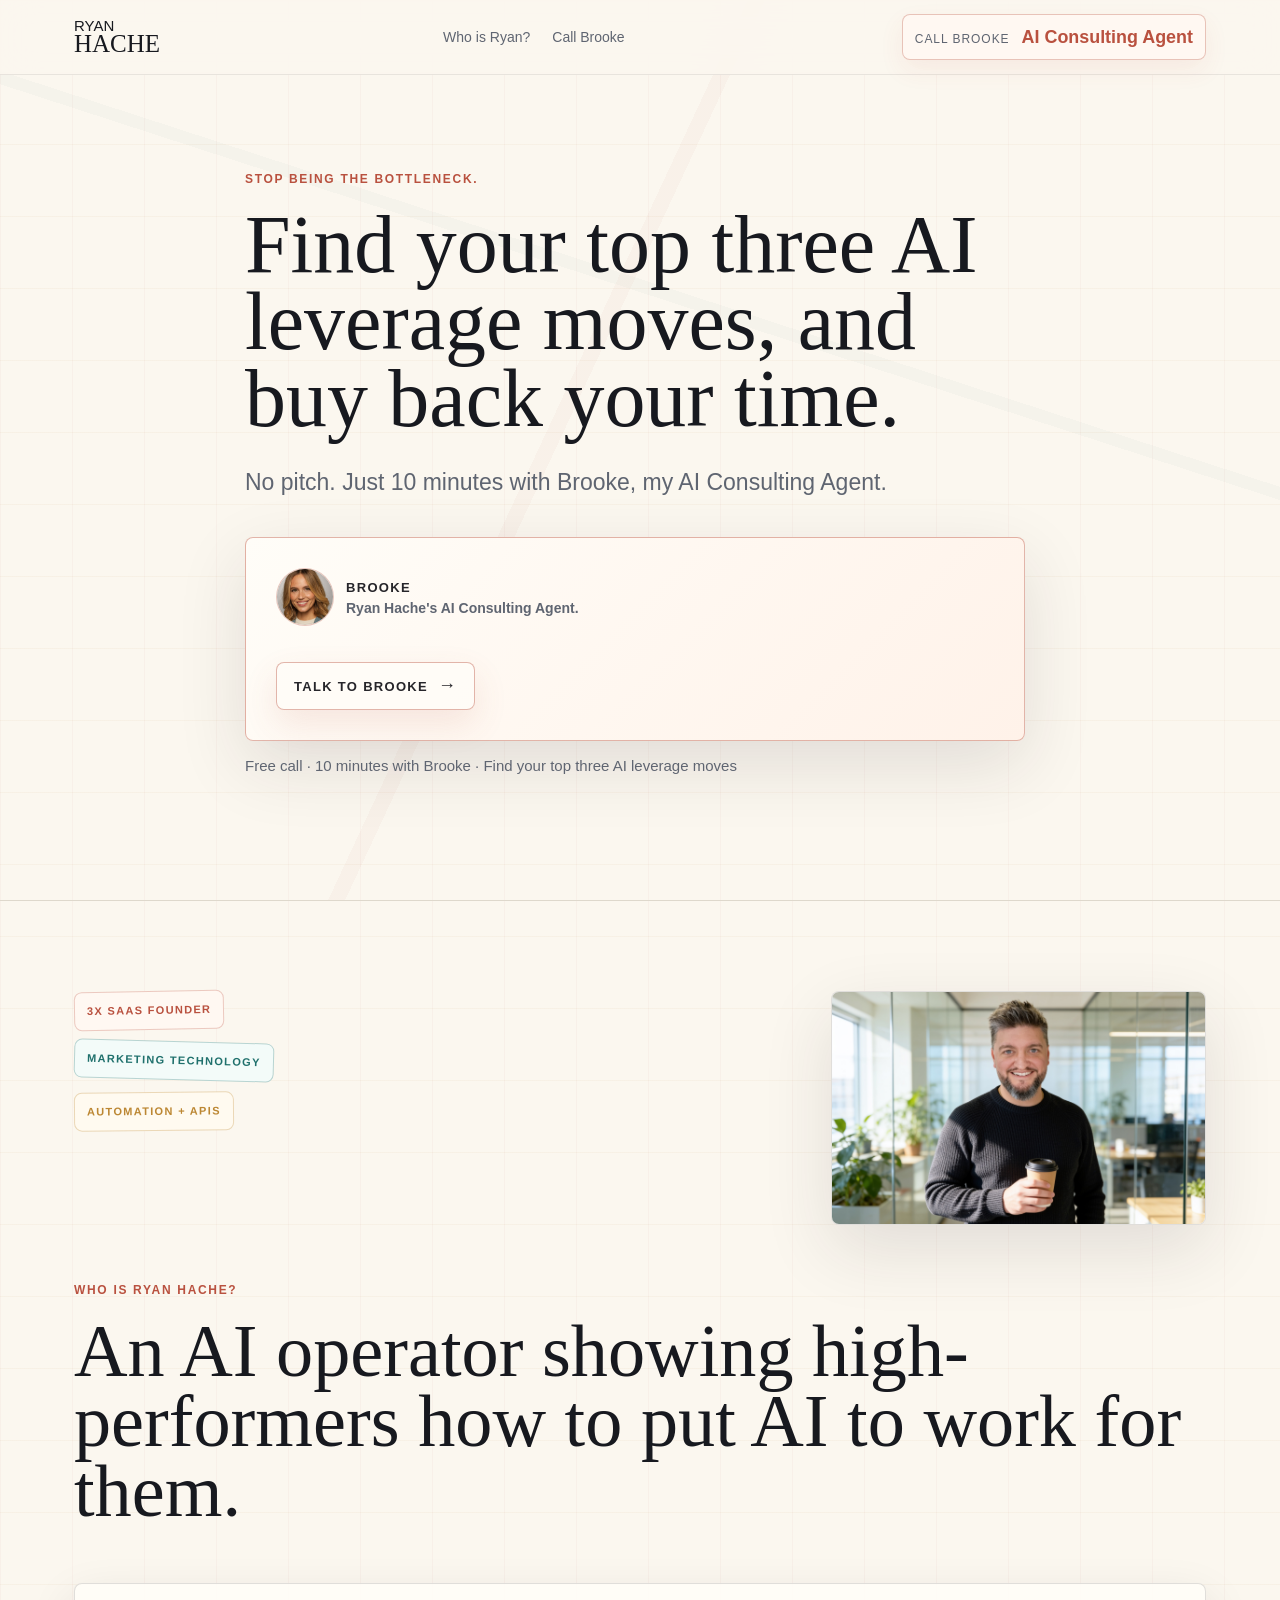
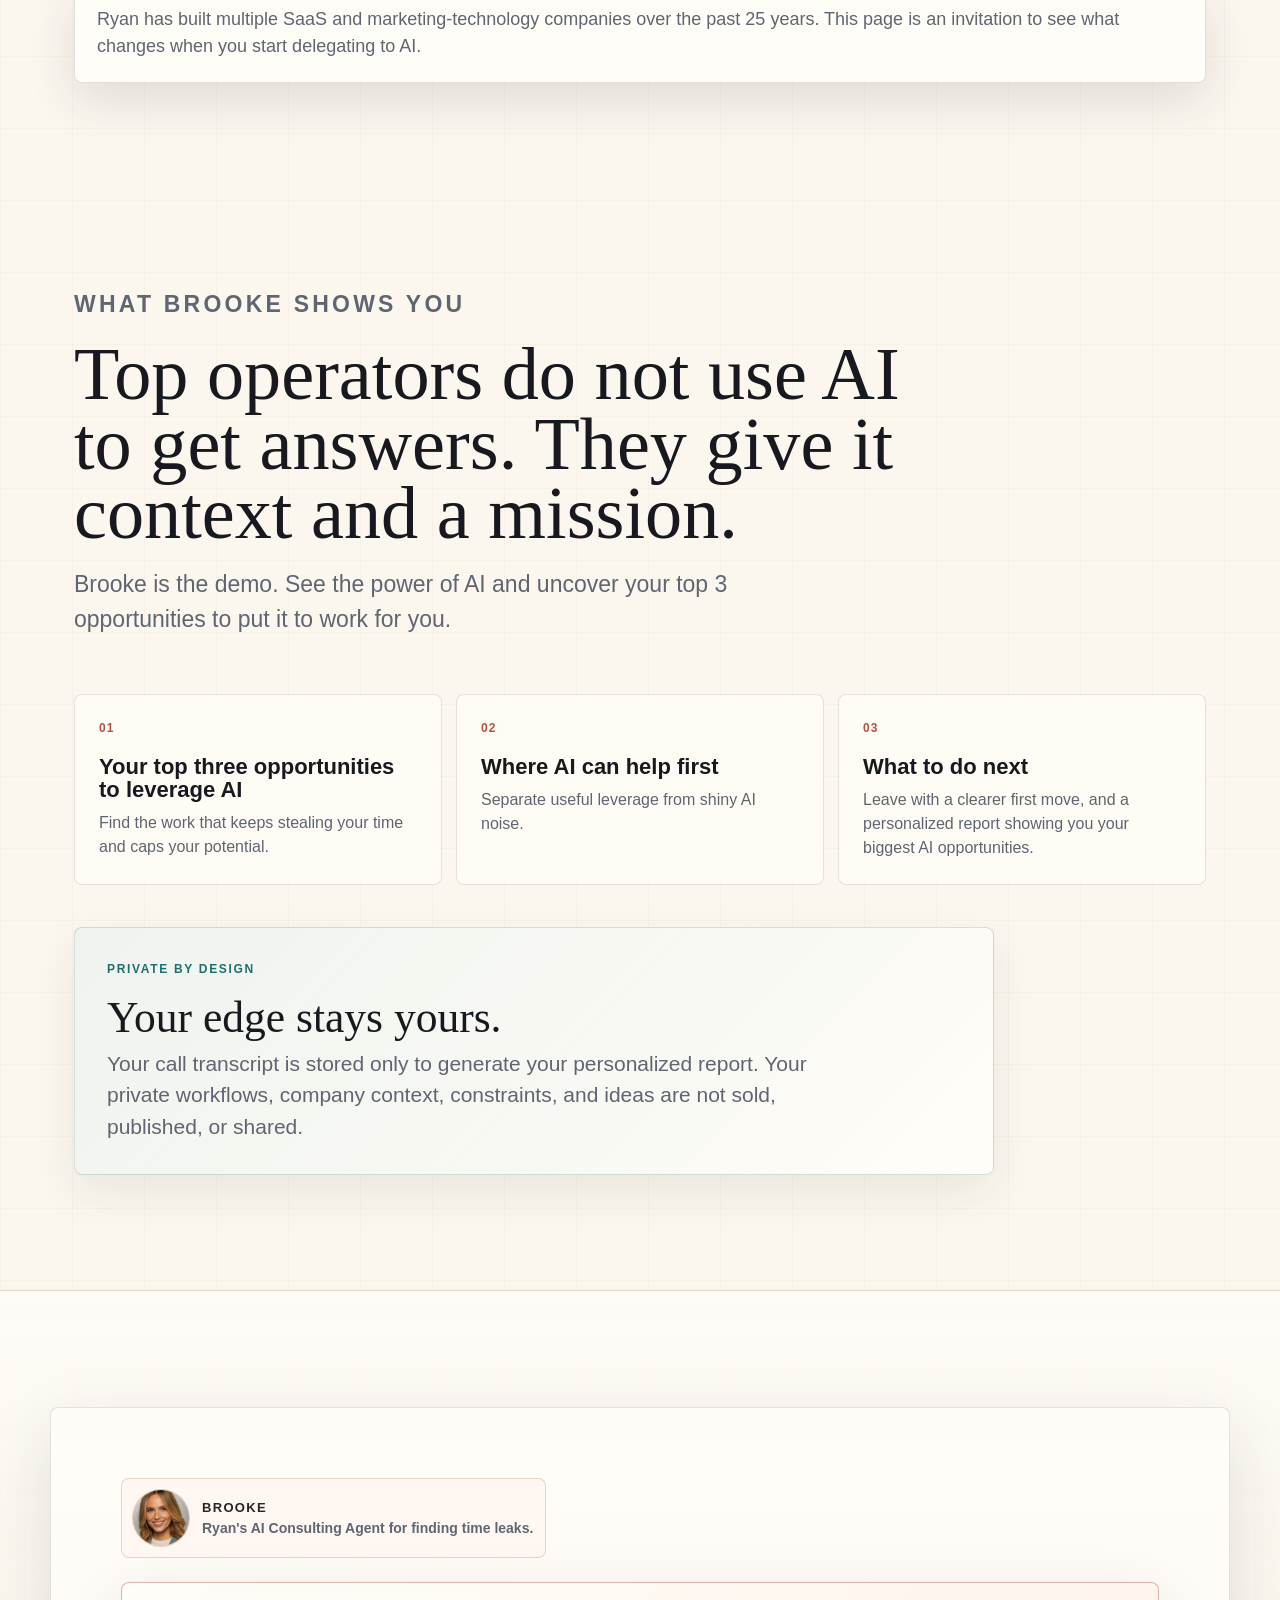
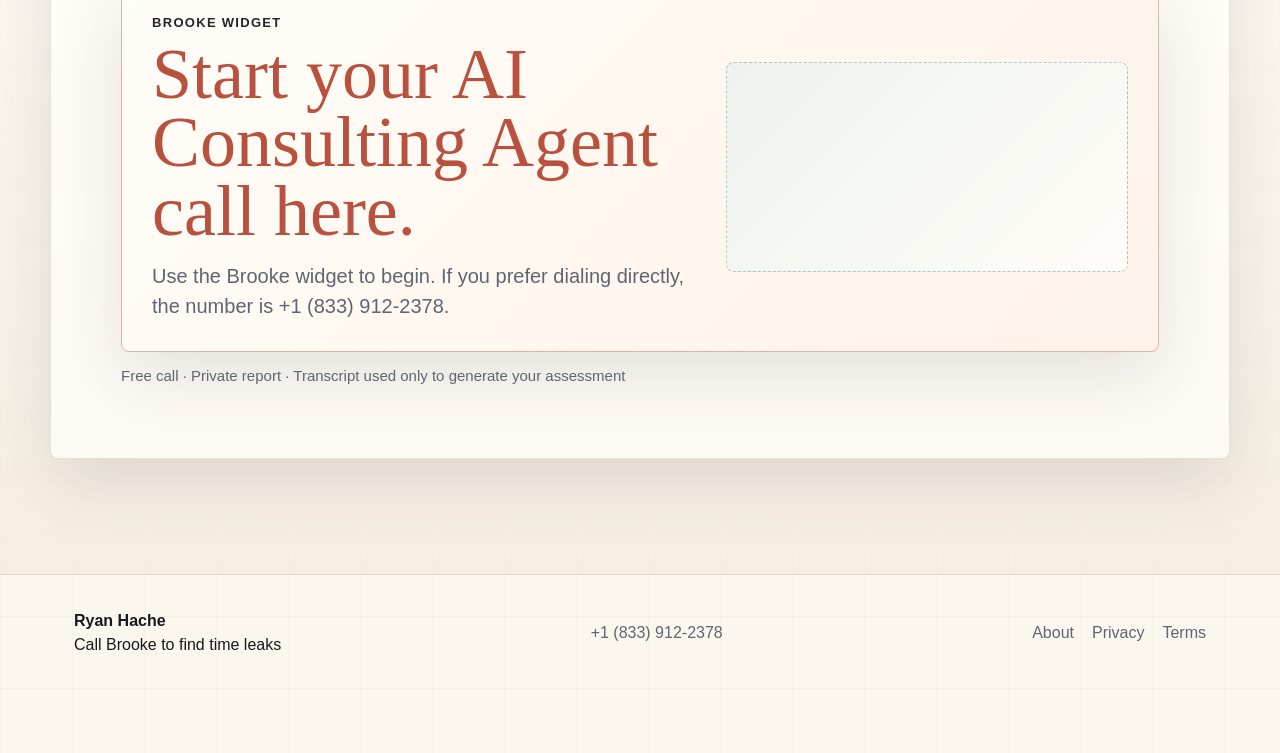
==== index.html @ ce568605 "Publish Ryan Hache site" ====
<!doctype html>
<html lang="en">
  <head>
    <meta charset="utf-8" />
    <meta name="viewport" content="width=device-width, initial-scale=1" />
    <title>Ryan Hache | Call Brooke to Find Time Leaks</title>
    <meta
      name="description"
      content="Call Brooke, Ryan Hache's AI agent, to find your top three time leaks and learn how top operators use AI with context, memory, tools, and practical jobs."
    />
    <link rel="canonical" href="https://ryanhache.com/" />
    <link rel="icon" href="favicon.svg" type="image/svg+xml" />
    <link rel="stylesheet" href="styles.css" />
  </head>
  <body>
    <a class="skip-link" href="#main">Skip to content</a>

    <header class="site-header" aria-label="Primary navigation">
      <nav class="nav-shell">
        <a class="brand-mark" href="#top" aria-label="Ryan Hache home">
          <span>Ryan</span>
          <strong>Hache</strong>
        </a>
        <div class="nav-links" aria-label="Homepage sections">
          <a href="#about">Who is Ryan?</a>
          <a href="#call">Call Brooke</a>
        </div>
        <a class="nav-call" href="#call" aria-label="Jump to the Call Brooke widget">
          <span>Call Brooke</span>
          <strong>AI Consulting Agent</strong>
        </a>
      </nav>
    </header>

    <main id="main">
      <section class="hero section-pad" id="top">
        <div class="hero-grid">
          <div class="hero-copy reveal">
            <p class="eyebrow">Stop being the bottleneck.</p>
            <h1>Find your top three AI leverage moves, and buy back your time.</h1>
            <p class="hero-lede">
              No pitch. Just 10 minutes with Brooke, my AI Consulting Agent.
            </p>
            <div class="hero-cta">
              <a class="call-panel" href="#call" aria-label="Jump to the Call Brooke widget">
                <div class="call-agent">
                  <img
                    src="assets/brand-graphics/brooke-ai-consultant.jpg"
                    alt="Brooke, Ryan Hache's AI Consulting Agent."
                    width="675"
                    height="900"
                  />
                  <span>
                    <em>Brooke</em>
                    <b>Ryan Hache's AI Consulting Agent.</b>
                  </span>
                </div>
                <span class="panel-button">Talk to Brooke</span>
              </a>
              <p>Free call · 10 minutes with Brooke · Find your top three AI leverage moves</p>
            </div>
          </div>

        </div>
      </section>

      <section class="editorial-manifesto section-pad" id="about" aria-label="About Ryan Hache">
        <div class="manifesto-grid">
          <div class="manifesto-kicker reveal">
            <span>3x SaaS founder</span>
            <span>Marketing technology</span>
            <span>Automation + APIs</span>
          </div>
          <figure class="ryan-photo-slot reveal">
            <img
              src="assets/brand-graphics/ryan-hache-personal-brand-office.jpg"
              alt="Ryan Hache in a modern office holding a coffee."
              width="1600"
              height="1066"
              loading="lazy"
            />
          </figure>
          <div class="manifesto-copy reveal">
            <p class="eyebrow">Who is Ryan Hache?</p>
            <h2>An AI operator showing high-performers how to put AI to work for them.</h2>
          </div>
          <div class="manifesto-card reveal">
            <p>
              Ryan has built multiple SaaS and marketing-technology companies over the past 25 years. This page is an
              invitation to see what changes when you start delegating to AI.
            </p>
          </div>
        </div>
      </section>

      <section class="section-pad os-section" id="agentic-os">
        <div class="section-heading reveal">
          <p class="eyebrow">What Brooke shows you</p>
          <h2>Top operators do not use AI to get answers. They give it context and a mission.</h2>
          <p>
            Brooke is the demo. See the power of AI and uncover your top 3 opportunities to put it to work
            for you.
          </p>
        </div>
        <div class="capability-grid">
          <article class="capability reveal"><span>01</span><h3>Your top three opportunities to leverage AI</h3><p>Find the work that keeps stealing your time and caps your potential.</p></article>
          <article class="capability reveal"><span>02</span><h3>Where AI can help first</h3><p>Separate useful leverage from shiny AI noise.</p></article>
          <article class="capability reveal"><span>03</span><h3>What to do next</h3><p>Leave with a clearer first move, and a personalized report showing you your biggest AI opportunities.</p></article>
        </div>
        <div class="trust-panel reveal" aria-label="Privacy and trust for the Brooke assessment">
          <p class="eyebrow">Private by design</p>
          <h3>Your edge stays yours.</h3>
          <p>
            Your call transcript is stored only to generate your personalized report. Your private workflows, company
            context, constraints, and ideas are not sold, published, or shared.
          </p>
        </div>
      </section>

      <section class="final-cta section-pad" id="call">
        <div class="final-inner reveal">
          <div class="brooke-intro">
            <img
              src="assets/brand-graphics/brooke-ai-consultant.jpg"
              alt="Brooke, Ryan Hache's AI Consulting Agent."
              width="675"
              height="900"
              loading="lazy"
            />
            <div>
              <span>Brooke</span>
              <strong>Ryan's AI Consulting Agent for finding time leaks.</strong>
            </div>
          </div>
          <div class="widget-cta-box" id="brooke-widget" aria-label="Call Brooke widget area">
            <div class="widget-cta-copy">
              <span>Brooke widget</span>
              <strong>Start your AI Consulting Agent call here.</strong>
              <p>Use the Brooke widget to begin. If you prefer dialing directly, the number is +1 (833) 912-2378.</p>
            </div>
            <div class="widget-embed" aria-label="Embedded Call Brooke widget">
              <script
                src="https://widgets.leadconnectorhq.com/loader.js"
                data-resources-url="https://widgets.leadconnectorhq.com/chat-widget/loader.js"
                data-widget-id="6a34ab4b81870ee2fd721443"
              ></script>
            </div>
          </div>
          <small>Free call · Private report · Transcript used only to generate your assessment</small>
        </div>
      </section>
    </main>

    <footer class="site-footer">
      <div>
        <strong>Ryan Hache</strong>
        <span>Call Brooke to find time leaks</span>
      </div>
      <a href="tel:+18339122378">+1 (833) 912-2378</a>
      <nav aria-label="Footer links">
        <a href="#about">About</a>
        <a href="/privacy">Privacy</a>
        <a href="/terms">Terms</a>
      </nav>
    </footer>

    <script src="script.js"></script>
  </body>
</html>
---- styles.css ----
:root {
  color-scheme: light;
  --ink: #17191f;
  --muted: #5f6571;
  --line: #ded8cc;
  --paper: #fbf7ef;
  --paper-2: #f4eadc;
  --panel: #fffdf8;
  --accent: #b9513f;
  --accent-2: #1f706c;
  --gold: #bc8733;
  --charcoal: #26252a;
  --shadow: 0 24px 70px rgba(38, 37, 42, 0.12);
  --radius: 8px;
  --max: 1180px;
  --sans: "Avenir Next", Avenir, "Helvetica Neue", Arial, sans-serif;
  --serif: Georgia, "Times New Roman", serif;
}

* {
  box-sizing: border-box;
}

html {
  scroll-behavior: smooth;
}

body {
  margin: 0;
  background:
    linear-gradient(90deg, rgba(185, 81, 63, 0.04) 1px, transparent 1px),
    linear-gradient(180deg, rgba(188, 135, 51, 0.05) 1px, transparent 1px),
    var(--paper);
  background-size: 72px 72px, 72px 72px, auto;
  color: var(--ink);
  font-family: var(--sans);
  line-height: 1.5;
  text-rendering: optimizeLegibility;
}

body::before {
  content: "";
  position: fixed;
  inset: 0;
  z-index: -1;
  pointer-events: none;
  opacity: 0.42;
  background:
    linear-gradient(115deg, transparent 0 44%, rgba(185, 81, 63, 0.08) 44% 45%, transparent 45% 100%),
    linear-gradient(18deg, transparent 0 62%, rgba(31, 112, 108, 0.06) 62% 63%, transparent 63% 100%);
}

a {
  color: inherit;
  text-decoration: none;
}

a:focus-visible,
button:focus-visible {
  outline: 3px solid rgba(31, 112, 108, 0.45);
  outline-offset: 4px;
}

.skip-link {
  position: fixed;
  left: 16px;
  top: 12px;
  z-index: 20;
  transform: translateY(-150%);
  background: var(--ink);
  color: #fff;
  padding: 10px 14px;
  border-radius: var(--radius);
}

.skip-link:focus {
  transform: translateY(0);
}

.site-header {
  position: sticky;
  top: 0;
  z-index: 10;
  border-bottom: 1px solid rgba(38, 37, 42, 0.09);
  background: rgba(251, 247, 239, 0.9);
  backdrop-filter: blur(18px);
}

.nav-shell {
  max-width: var(--max);
  margin: 0 auto;
  min-height: 74px;
  padding: 12px 24px;
  display: flex;
  align-items: center;
  justify-content: space-between;
  gap: 22px;
}

.brand-mark {
  display: inline-grid;
  line-height: 0.92;
  text-transform: uppercase;
  letter-spacing: 0;
  font-size: 15px;
  min-width: 92px;
}

.brand-mark strong {
  font-family: var(--serif);
  font-size: 25px;
  font-weight: 500;
}

.nav-links {
  display: flex;
  gap: 22px;
  color: var(--muted);
  font-size: 14px;
}

.nav-links a,
.site-footer a {
  transition: color 160ms ease;
}

.nav-links a:hover,
.site-footer a:hover {
  color: var(--accent);
}

.nav-call {
  display: flex;
  align-items: baseline;
  gap: 12px;
  border: 1px solid rgba(185, 81, 63, 0.32);
  background: #fff8f2;
  padding: 9px 12px;
  border-radius: var(--radius);
  color: var(--accent);
  box-shadow: 0 10px 24px rgba(185, 81, 63, 0.08);
}

.nav-call span {
  font-size: 12px;
  text-transform: uppercase;
  letter-spacing: 0.08em;
  color: var(--muted);
}

.nav-call strong {
  font-size: clamp(15px, 1.4vw, 20px);
}

.section-pad {
  padding: clamp(72px, 9vw, 126px) 24px;
}

.hero {
  padding-top: clamp(48px, 7vw, 88px);
  min-height: calc(100vh - 74px);
  display: flex;
  align-items: center;
  border-bottom: 1px solid var(--line);
}

.hero-grid {
  max-width: var(--max);
  margin: 0 auto;
  display: grid;
  grid-template-columns: 1fr;
  gap: clamp(28px, 5vw, 58px);
  align-items: center;
}

.service-hero {
  align-items: center;
}

.service-hero-grid {
  grid-template-columns: minmax(0, 0.95fr) minmax(320px, 0.62fr);
}

.service-hero h1 {
  max-width: 760px;
}

.service-hero .hero-lede {
  max-width: 690px;
}

.service-hero-photo {
  position: relative;
  justify-self: end;
  width: min(100%, 430px);
  aspect-ratio: 4 / 5;
  margin: 0;
  overflow: hidden;
  border: 1px solid rgba(38, 37, 42, 0.14);
  border-radius: var(--radius);
  background: var(--panel);
  box-shadow: var(--shadow);
  transform: rotate(1.4deg);
}

.service-hero-photo img {
  display: block;
  width: 100%;
  height: 100%;
  object-fit: cover;
  object-position: 51% center;
}

.service-hero-photo figcaption {
  position: absolute;
  left: 18px;
  right: 18px;
  bottom: 18px;
  padding: 16px;
  border: 1px solid rgba(185, 81, 63, 0.22);
  border-radius: var(--radius);
  background: rgba(255, 253, 248, 0.88);
  backdrop-filter: blur(16px);
  box-shadow: 0 16px 42px rgba(38, 37, 42, 0.12);
}

.service-hero-photo figcaption span {
  display: block;
  margin-bottom: 7px;
  color: var(--accent);
  font-size: 11px;
  font-weight: 900;
  letter-spacing: 0.1em;
  text-transform: uppercase;
}

.service-hero-photo figcaption strong {
  display: block;
  color: var(--ink);
  font-family: var(--serif);
  font-size: 22px;
  font-weight: 500;
  line-height: 1.06;
}

.service-section {
  max-width: var(--max);
  margin: 0 auto;
}

.service-signal-grid {
  display: grid;
  grid-template-columns: 1.08fr 0.92fr 1fr;
  gap: 14px;
}

.lead-hero {
  min-height: auto;
  padding-top: clamp(54px, 7vw, 92px);
}

.lead-hero-grid {
  width: 100%;
  max-width: var(--max);
  margin: 0 auto;
  display: grid;
  grid-template-columns: minmax(0, 0.98fr) minmax(320px, 0.7fr);
  gap: clamp(34px, 6vw, 76px);
  align-items: center;
}

.lead-hero h1 {
  max-width: 780px;
}

.lead-without {
  max-width: 700px;
  margin: -10px 0 0;
  color: var(--charcoal);
  font-size: clamp(17px, 1.7vw, 21px);
  font-weight: 700;
}

.lead-magnet-card {
  position: relative;
  margin: 0;
  padding: clamp(24px, 3vw, 34px);
  border: 1px solid rgba(38, 37, 42, 0.14);
  border-radius: var(--radius);
  background:
    linear-gradient(135deg, rgba(255, 253, 248, 0.96), rgba(255, 242, 233, 0.9)),
    var(--panel);
  box-shadow: var(--shadow);
  transform: rotate(1deg);
}

.lead-magnet-card::before {
  content: "";
  position: absolute;
  top: 22px;
  right: 22px;
  width: 64px;
  height: 64px;
  border: 1px solid rgba(31, 112, 108, 0.22);
  border-radius: 50%;
  background:
    radial-gradient(circle at center, rgba(31, 112, 108, 0.2) 0 3px, transparent 4px),
    repeating-radial-gradient(circle at center, rgba(31, 112, 108, 0.16) 0 1px, transparent 2px 8px);
  opacity: 0.8;
}

.lead-card-topline {
  margin-bottom: 18px;
  color: var(--accent);
  font-size: 12px;
  font-weight: 900;
  letter-spacing: 0.1em;
  text-transform: uppercase;
}

.lead-magnet-card h2 {
  max-width: 360px;
  font-size: clamp(38px, 4.6vw, 60px);
}

.lead-magnet-card p {
  max-width: 470px;
  color: var(--muted);
  font-size: 17px;
}

.lead-magnet-card dl {
  display: grid;
  gap: 13px;
  margin: 26px 0 0;
}

.lead-magnet-card dl div {
  padding-top: 13px;
  border-top: 1px solid rgba(38, 37, 42, 0.1);
}

.lead-magnet-card dt {
  color: var(--ink);
  font-size: 13px;
  font-weight: 900;
  text-transform: uppercase;
}

.lead-magnet-card dd {
  margin: 5px 0 0;
  color: var(--muted);
}

.lead-section,
.lead-proof-section {
  max-width: var(--max);
  margin: 0 auto;
}

.lead-benefit-grid {
  display: grid;
  grid-template-columns: repeat(4, 1fr);
  gap: 14px;
}

.lead-split {
  display: grid;
  grid-template-columns: minmax(260px, 0.56fr) minmax(0, 1fr);
  gap: clamp(28px, 5vw, 70px);
  align-items: center;
}

.lead-photo {
  width: min(100%, 460px);
  aspect-ratio: 4 / 5;
  margin: 0;
  overflow: hidden;
  border: 1px solid rgba(38, 37, 42, 0.14);
  border-radius: var(--radius);
  background: var(--panel);
  box-shadow: var(--shadow);
  transform: rotate(-1.6deg);
}

.lead-photo img {
  display: block;
  width: 100%;
  height: 100%;
  object-fit: cover;
  object-position: 51% center;
}

.lead-proof-copy p:not(.eyebrow) {
  max-width: 690px;
  color: var(--muted);
  font-size: clamp(18px, 2vw, 22px);
}

.lead-steps {
  display: grid;
  grid-template-columns: repeat(3, 1fr);
  gap: 14px;
  margin-top: clamp(24px, 4vw, 42px);
}

.report-page {
  background-color: var(--paper);
}

.executive-report {
  background:
    linear-gradient(90deg, rgba(38, 37, 42, 0.035) 1px, transparent 1px),
    linear-gradient(180deg, rgba(38, 37, 42, 0.035) 1px, transparent 1px),
    var(--paper);
  background-size: 72px 72px, 72px 72px, auto;
}

.executive-report .site-header {
  background: rgba(251, 247, 239, 0.95);
}

.report-cover {
  min-height: calc(100vh - 74px);
  display: flex;
  align-items: center;
  border-bottom: 1px solid var(--line);
}

.executive-report .report-cover {
  min-height: auto;
  padding-top: clamp(76px, 9vw, 126px);
  padding-bottom: clamp(64px, 8vw, 104px);
}

.report-cover-grid {
  width: 100%;
  max-width: var(--max);
  margin: 0 auto;
  display: grid;
  grid-template-columns: minmax(0, 1fr) minmax(320px, 0.58fr);
  gap: clamp(34px, 6vw, 78px);
  align-items: end;
}

.executive-report .report-cover-grid {
  align-items: stretch;
}

.report-cover h1 {
  max-width: 780px;
  margin-bottom: 12px;
  font-size: clamp(58px, 8vw, 112px);
}

.executive-report .report-cover h1 {
  max-width: 900px;
  font-size: clamp(46px, 6.1vw, 82px);
  line-height: 0.96;
}

.report-subtitle {
  max-width: 720px;
  color: var(--muted);
  font-size: clamp(21px, 2.2vw, 28px);
}

.report-kicker-row {
  display: flex;
  flex-wrap: wrap;
  gap: 8px;
  margin: 0 0 22px;
}

.report-kicker-row span {
  border: 1px solid rgba(38, 37, 42, 0.16);
  border-radius: 999px;
  padding: 7px 10px;
  background: rgba(255, 253, 248, 0.76);
  color: var(--muted);
  font-size: 11px;
  font-weight: 900;
  letter-spacing: 0.08em;
  text-transform: uppercase;
}

.report-meta-grid {
  display: grid;
  grid-template-columns: repeat(2, minmax(0, 1fr));
  gap: 12px;
  margin-top: clamp(28px, 4vw, 44px);
}

.report-meta-grid div,
.report-scorecard,
.report-leak,
.opportunity-report-card,
.agent-role {
  border: 1px solid rgba(38, 37, 42, 0.12);
  border-radius: var(--radius);
  background: rgba(255, 253, 248, 0.86);
  box-shadow: 0 18px 52px rgba(38, 37, 42, 0.08);
}

.report-meta-grid div {
  min-height: 118px;
  padding: 18px;
}

.report-meta-grid span,
.report-scorecard span,
.agent-role span,
.report-leak span {
  display: block;
  margin-bottom: 10px;
  color: var(--accent);
  font-size: 11px;
  font-weight: 900;
  letter-spacing: 0.11em;
  text-transform: uppercase;
}

.report-meta-grid strong {
  display: block;
  color: var(--ink);
  font-size: clamp(18px, 1.8vw, 23px);
  line-height: 1.12;
}

.report-scorecard {
  padding: clamp(24px, 3vw, 34px);
  background:
    linear-gradient(135deg, rgba(255, 253, 248, 0.94), rgba(255, 242, 233, 0.86)),
    var(--panel);
  transform: rotate(1deg);
}

.report-scorecard h2 {
  font-size: clamp(34px, 4vw, 54px);
}

.executive-report .report-scorecard {
  transform: none;
}

.executive-report .report-scorecard h2 {
  font-size: clamp(30px, 3.2vw, 46px);
}

.report-scorecard p {
  color: var(--muted);
}

.score-row {
  display: flex;
  justify-content: space-between;
  gap: 18px;
  padding: 13px 0;
  border-top: 1px solid rgba(38, 37, 42, 0.1);
}

.score-row b {
  color: var(--ink);
}

.score-row i {
  color: var(--accent-2);
  font-style: normal;
  font-weight: 900;
}

.report-identity-card {
  display: grid;
  grid-template-columns: 86px minmax(0, 1fr);
  gap: 14px;
  align-items: center;
  margin: 24px 0 0;
  padding: 14px;
  border: 1px solid rgba(38, 37, 42, 0.12);
  border-radius: var(--radius);
  background: rgba(251, 247, 239, 0.64);
}

.report-identity-card img {
  display: block;
  width: 86px;
  height: 112px;
  object-fit: cover;
  object-position: 52% 36%;
  border-radius: 6px;
  border: 1px solid rgba(38, 37, 42, 0.12);
  filter: saturate(0.92) contrast(1.03);
}

.report-identity-card figcaption {
  display: grid;
  gap: 5px;
  margin: 0;
}

.report-identity-card strong {
  color: var(--ink);
  font-size: 14px;
}

.report-identity-card span {
  margin: 0;
  color: var(--muted);
  font-size: 12px;
  font-weight: 500;
  letter-spacing: 0;
  line-height: 1.4;
  text-transform: none;
}

.report-identity-card a,
.market-stat a,
.report-sources a {
  color: var(--accent-2);
  font-weight: 900;
  text-decoration: underline;
  text-decoration-thickness: 1px;
  text-underline-offset: 3px;
}

.report-section-block {
  max-width: var(--max);
  margin: 0 auto;
}

.report-narrative {
  max-width: 880px;
}

.report-narrative p:not(.eyebrow) {
  color: var(--muted);
  font-size: clamp(18px, 2vw, 22px);
}

.report-leak-grid {
  display: grid;
  grid-template-columns: repeat(3, 1fr);
  gap: 14px;
  margin-top: clamp(28px, 4vw, 44px);
}

.report-leak {
  padding: 24px;
}

.report-leak p,
.agent-role p {
  margin-bottom: 0;
  color: var(--muted);
}

.market-stat-grid {
  display: grid;
  grid-template-columns: repeat(3, minmax(0, 1fr));
  gap: 14px;
  margin-top: clamp(28px, 4vw, 44px);
}

.market-stat,
.implementation-step {
  border: 1px solid rgba(38, 37, 42, 0.12);
  border-radius: var(--radius);
  background: rgba(255, 253, 248, 0.9);
  box-shadow: 0 18px 52px rgba(38, 37, 42, 0.08);
}

.market-stat {
  position: relative;
  min-height: 330px;
  padding: 24px;
  border-top: 4px solid var(--ink);
}

.market-stat:nth-child(2) {
  border-top-color: var(--accent);
}

.market-stat:nth-child(3) {
  border-top-color: var(--accent-2);
}

.market-stat span,
.implementation-step span {
  display: block;
  margin-bottom: 12px;
  color: var(--muted);
  font-size: 11px;
  font-weight: 900;
  letter-spacing: 0.11em;
  text-transform: uppercase;
}

.market-stat strong {
  display: block;
  margin-bottom: 14px;
  color: var(--ink);
  font-family: var(--serif);
  font-size: clamp(58px, 7vw, 88px);
  font-weight: 500;
  line-height: 0.9;
}

.market-stat p,
.implementation-step p,
.report-source-note {
  color: var(--muted);
}

.market-stat a {
  display: inline-flex;
  margin-top: 10px;
  font-size: 13px;
}

.report-source-note {
  margin-top: 14px;
  padding: 18px 20px;
  border-left: 4px solid var(--accent);
  border-radius: var(--radius);
  background: rgba(255, 253, 248, 0.82);
  font-size: clamp(16px, 1.8vw, 20px);
}

.report-source-note strong {
  color: var(--ink);
}

.learning-tip {
  margin: clamp(22px, 3vw, 34px) 0 0;
  padding: 18px 20px;
  border: 1px solid rgba(31, 112, 108, 0.22);
  border-left: 4px solid var(--accent-2);
  border-radius: var(--radius);
  background:
    linear-gradient(135deg, rgba(243, 251, 249, 0.92), rgba(255, 253, 248, 0.9)),
    var(--panel);
  color: var(--muted);
  font-size: clamp(16px, 1.8vw, 20px);
  box-shadow: 0 18px 52px rgba(38, 37, 42, 0.07);
}

.learning-tip strong {
  color: var(--ink);
}

.opportunity-stack {
  display: grid;
  gap: 16px;
}

.opportunity-report-card {
  display: grid;
  grid-template-columns: 72px minmax(0, 1fr) minmax(210px, 0.28fr);
  gap: clamp(18px, 3vw, 34px);
  padding: clamp(22px, 3vw, 34px);
  align-items: start;
}

.opportunity-rank {
  width: 54px;
  height: 54px;
  display: grid;
  place-items: center;
  border: 1px solid rgba(185, 81, 63, 0.25);
  border-radius: 50%;
  color: var(--accent);
  background: #fff8f2;
  font-weight: 900;
}

.opportunity-report-card h3 {
  font-size: clamp(28px, 3vw, 42px);
}

.opportunity-report-card p,
.opportunity-report-card li {
  color: var(--muted);
}

.opportunity-report-card ul {
  margin: 18px 0 0;
  padding-left: 20px;
}

.opportunity-metrics {
  display: grid;
  gap: 8px;
}

.opportunity-metrics span {
  display: flex;
  justify-content: space-between;
  gap: 12px;
  border: 1px solid rgba(38, 37, 42, 0.1);
  border-radius: var(--radius);
  padding: 10px 12px;
  color: var(--muted);
  background: rgba(251, 247, 239, 0.58);
  font-size: 13px;
}

.opportunity-metrics b {
  color: var(--ink);
}

.report-agent-grid {
  display: grid;
  grid-template-columns: minmax(0, 0.85fr) minmax(320px, 1fr);
  gap: clamp(28px, 5vw, 64px);
  align-items: start;
}

.agent-role-list {
  display: grid;
  grid-template-columns: repeat(2, minmax(0, 1fr));
  gap: 14px;
}

.agent-role {
  padding: 22px;
}

.implementation-grid {
  display: grid;
  grid-template-columns: repeat(4, minmax(0, 1fr));
  gap: 14px;
  margin-top: clamp(28px, 4vw, 44px);
}

.implementation-step {
  padding: 22px;
}

.implementation-step h3 {
  font-size: clamp(24px, 2.4vw, 32px);
}

.report-starter {
  border-top: 1px solid var(--line);
  border-bottom: 1px solid var(--line);
  background: linear-gradient(180deg, rgba(255, 253, 248, 0.78), rgba(244, 234, 220, 0.72));
}

.report-starter-inner {
  max-width: var(--max);
  margin: 0 auto;
  padding: clamp(28px, 6vw, 70px);
  border: 1px solid rgba(185, 81, 63, 0.22);
  border-radius: var(--radius);
  background:
    linear-gradient(135deg, rgba(255, 253, 248, 0.96), rgba(255, 242, 233, 0.9)),
    var(--panel);
  box-shadow: var(--shadow);
}

.report-starter-inner h2 {
  max-width: 820px;
}

.report-starter-inner p {
  max-width: 740px;
  color: var(--muted);
  font-size: clamp(18px, 2vw, 22px);
}

.starter-deliverables {
  display: flex;
  flex-wrap: wrap;
  gap: 10px;
  margin: 28px 0;
}

.starter-deliverables span {
  border: 1px solid rgba(31, 112, 108, 0.2);
  border-radius: var(--radius);
  padding: 10px 12px;
  color: var(--accent-2);
  background: #f3fbf9;
  font-size: 13px;
  font-weight: 900;
  text-transform: uppercase;
}

.report-upgrade-button {
  display: inline-flex;
  align-items: center;
  justify-content: center;
  min-height: 52px;
  border: 1px solid rgba(185, 81, 63, 0.42);
  border-radius: var(--radius);
  padding: 13px 18px;
  background: var(--accent);
  color: #fff;
  font-weight: 900;
  letter-spacing: 0.06em;
  text-transform: uppercase;
  box-shadow: 0 18px 42px rgba(185, 81, 63, 0.2);
  transition: transform 160ms ease, box-shadow 160ms ease;
}

.report-upgrade-button:hover {
  transform: translateY(-2px);
  box-shadow: 0 24px 58px rgba(185, 81, 63, 0.26);
}

.report-starter-inner small {
  display: block;
  margin-top: 14px;
  color: var(--muted);
}

.report-sources {
  padding-top: clamp(48px, 6vw, 84px);
}

.report-sources ol {
  display: grid;
  gap: 12px;
  max-width: 920px;
  margin: 0;
  padding-left: 22px;
  color: var(--muted);
  font-size: clamp(16px, 1.7vw, 19px);
}

.starter-cover .report-scorecard {
  align-self: end;
}

.kit-action-row {
  display: flex;
  flex-wrap: wrap;
  gap: 14px;
  align-items: center;
  margin-top: clamp(28px, 4vw, 42px);
}

.kit-secondary-link {
  display: inline-flex;
  align-items: center;
  min-height: 52px;
  border: 1px solid rgba(38, 37, 42, 0.15);
  border-radius: var(--radius);
  padding: 13px 18px;
  background: rgba(255, 253, 248, 0.72);
  color: var(--muted);
  font-weight: 900;
  letter-spacing: 0.04em;
  text-transform: uppercase;
  transition: color 160ms ease, border-color 160ms ease, transform 160ms ease;
}

.kit-secondary-link:hover {
  color: var(--accent);
  border-color: rgba(185, 81, 63, 0.34);
  transform: translateY(-2px);
}

.kit-system-grid,
.rubric-grid {
  display: grid;
  grid-template-columns: repeat(4, minmax(0, 1fr));
  gap: 14px;
  margin-top: clamp(28px, 4vw, 44px);
}

.kit-system-card,
.rubric-card,
.prompt-card,
.checklist-panel {
  border: 1px solid rgba(38, 37, 42, 0.12);
  border-radius: var(--radius);
  background: rgba(255, 253, 248, 0.9);
  box-shadow: 0 18px 52px rgba(38, 37, 42, 0.08);
}

.kit-system-card,
.rubric-card {
  padding: 22px;
}

.kit-system-card span,
.rubric-card span {
  display: block;
  margin-bottom: 12px;
  color: var(--accent);
  font-size: 11px;
  font-weight: 900;
  letter-spacing: 0.11em;
  text-transform: uppercase;
}

.kit-system-card h3,
.rubric-card h3 {
  font-size: clamp(24px, 2.4vw, 32px);
}

.kit-system-card p,
.rubric-card p {
  margin-bottom: 0;
  color: var(--muted);
}

.connector-grid {
  display: grid;
  grid-template-columns: repeat(3, minmax(0, 1fr));
  gap: 14px;
  margin-top: clamp(28px, 4vw, 44px);
}

.connector-card,
.runbook-card {
  border: 1px solid rgba(38, 37, 42, 0.12);
  border-radius: var(--radius);
  background: rgba(255, 253, 248, 0.9);
  box-shadow: 0 18px 52px rgba(38, 37, 42, 0.08);
}

.connector-card {
  display: grid;
  gap: 10px;
  align-content: start;
  padding: 22px;
}

.connector-card span,
.runbook-card span {
  display: block;
  color: var(--accent);
  font-size: 11px;
  font-weight: 900;
  letter-spacing: 0.11em;
  text-transform: uppercase;
}

.connector-card h3,
.runbook-card h3 {
  font-size: clamp(24px, 2.4vw, 32px);
}

.connector-card p {
  margin: 0;
  color: var(--muted);
}

.connector-card strong {
  display: block;
  margin-top: 6px;
  color: var(--accent-2);
  font-size: 13px;
  line-height: 1.35;
}

.kit-table-wrap {
  width: 100%;
  margin: clamp(28px, 4vw, 44px) 0;
  overflow-x: auto;
  border: 1px solid rgba(38, 37, 42, 0.12);
  border-radius: var(--radius);
  background: rgba(255, 253, 248, 0.92);
  box-shadow: 0 18px 52px rgba(38, 37, 42, 0.08);
}

.kit-table {
  width: 100%;
  min-width: 820px;
  border-collapse: collapse;
  color: var(--muted);
  font-size: 15px;
}

.kit-table th,
.kit-table td {
  padding: 15px 16px;
  border-bottom: 1px solid rgba(38, 37, 42, 0.1);
  text-align: left;
  vertical-align: top;
}

.kit-table th {
  background: rgba(244, 234, 220, 0.72);
  color: var(--ink);
  font-size: 12px;
  font-weight: 900;
  letter-spacing: 0.1em;
  text-transform: uppercase;
}

.kit-table td:first-child {
  color: var(--ink);
  font-weight: 900;
}

.kit-table tr:last-child td {
  border-bottom: 0;
}

.rubric-grid {
  grid-template-columns: repeat(5, minmax(0, 1fr));
}

.rubric-card span {
  width: 42px;
  height: 42px;
  display: grid;
  place-items: center;
  border: 1px solid rgba(185, 81, 63, 0.24);
  border-radius: 50%;
  background: #fff8f2;
}

.prompt-stack {
  display: grid;
  gap: 18px;
}

.prompt-card {
  overflow: hidden;
}

.prompt-card-header {
  display: flex;
  justify-content: space-between;
  gap: 18px;
  align-items: start;
  padding: clamp(20px, 3vw, 30px);
  border-bottom: 1px solid rgba(38, 37, 42, 0.1);
}

.prompt-card-header h3 {
  font-size: clamp(28px, 3vw, 42px);
}

.copy-button {
  flex: 0 0 auto;
  border: 1px solid rgba(31, 112, 108, 0.28);
  border-radius: var(--radius);
  padding: 10px 12px;
  background: #f3fbf9;
  color: var(--accent-2);
  cursor: pointer;
  font: inherit;
  font-size: 12px;
  font-weight: 900;
  letter-spacing: 0.08em;
  text-transform: uppercase;
  transition: transform 160ms ease, border-color 160ms ease, background 160ms ease;
}

.copy-button:hover {
  transform: translateY(-1px);
  border-color: rgba(31, 112, 108, 0.48);
  background: #e8f6f3;
}

.copy-button.is-copied {
  border-color: rgba(185, 81, 63, 0.32);
  background: #fff8f2;
  color: var(--accent);
}

.prompt-card pre {
  margin: 0;
  padding: clamp(18px, 3vw, 30px);
  overflow-x: auto;
  background:
    linear-gradient(90deg, rgba(38, 37, 42, 0.035) 1px, transparent 1px),
    linear-gradient(180deg, rgba(38, 37, 42, 0.035) 1px, transparent 1px),
    rgba(23, 25, 31, 0.97);
  background-size: 34px 34px, 34px 34px, auto;
  color: #fffdf8;
  white-space: pre-wrap;
}

.prompt-card code {
  font-family: "SFMono-Regular", Consolas, "Liberation Mono", monospace;
  font-size: clamp(13px, 1.45vw, 15px);
  line-height: 1.65;
}

.message-framework {
  display: grid;
  grid-template-columns: repeat(2, minmax(0, 1fr));
  gap: 14px;
}

.runbook-grid {
  display: grid;
  grid-template-columns: repeat(4, minmax(0, 1fr));
  gap: 14px;
  margin-top: clamp(28px, 4vw, 44px);
}

.runbook-card {
  overflow: hidden;
}

.runbook-card span,
.runbook-card h3 {
  margin-left: 22px;
  margin-right: 22px;
}

.runbook-card span {
  margin-top: 22px;
  margin-bottom: 10px;
}

.runbook-card pre {
  min-height: 128px;
  margin: 18px 0 0;
  padding: 18px;
  overflow-x: auto;
  background: rgba(23, 25, 31, 0.96);
  color: #fffdf8;
  white-space: pre-wrap;
}

.runbook-card code {
  font-family: "SFMono-Regular", Consolas, "Liberation Mono", monospace;
  font-size: 13px;
  line-height: 1.65;
}

.checklist-panel {
  margin-top: clamp(28px, 4vw, 44px);
  padding: clamp(22px, 3vw, 34px);
}

.checklist-grid {
  display: grid;
  grid-template-columns: repeat(2, minmax(0, 1fr));
  gap: 12px;
}

.checklist-grid label {
  display: flex;
  gap: 10px;
  align-items: flex-start;
  border: 1px solid rgba(38, 37, 42, 0.1);
  border-radius: var(--radius);
  padding: 13px 14px;
  background: rgba(251, 247, 239, 0.62);
  color: var(--muted);
  font-weight: 700;
}

.checklist-grid input {
  width: 18px;
  height: 18px;
  margin-top: 3px;
  accent-color: var(--accent-2);
}

.report-section,
.builder-section {
  max-width: var(--max);
  margin: 0 auto;
  display: grid;
  grid-template-columns: minmax(0, 1.05fr) minmax(320px, 0.72fr);
  gap: clamp(32px, 6vw, 78px);
  align-items: center;
}

.eyebrow {
  margin: 0 0 18px;
  color: var(--accent);
  font-size: 12px;
  font-weight: 800;
  letter-spacing: 0.14em;
  text-transform: uppercase;
}

h1,
h2,
h3,
p {
  margin-top: 0;
}

h1,
h2 {
  letter-spacing: 0;
  line-height: 0.94;
}

h1 {
  max-width: 790px;
  margin-bottom: 28px;
  font-family: var(--serif);
  font-weight: 500;
  font-size: clamp(46px, 6.4vw, 84px);
}

h2 {
  margin-bottom: 18px;
  font-family: var(--serif);
  font-size: clamp(38px, 5.8vw, 76px);
  font-weight: 500;
}

h3 {
  margin-bottom: 10px;
  font-size: 22px;
  line-height: 1.05;
}

.hero-lede,
.section-heading p,
.report-copy p,
.builder-copy p,
.about-card p,
.final-inner p {
  color: var(--muted);
  font-size: clamp(18px, 2vw, 23px);
  max-width: 720px;
}

.hero-cta {
  margin-top: 38px;
}

.call-panel,
.large-number,
.final-number,
.widget-cta-box {
  display: inline-flex;
  flex-direction: column;
  gap: 2px;
  width: min(100%, 780px);
  border: 1px solid rgba(185, 81, 63, 0.42);
  border-radius: var(--radius);
  padding: clamp(18px, 3vw, 30px);
  background: linear-gradient(135deg, #fffdf8, #fff2e9);
  color: var(--accent);
  box-shadow: var(--shadow);
  transition: transform 160ms ease, border-color 160ms ease, box-shadow 160ms ease;
}

.call-panel:hover,
.large-number:hover,
.final-number:hover,
.widget-cta-box:hover,
.nav-call:hover {
  transform: translateY(-2px);
  border-color: rgba(185, 81, 63, 0.72);
  box-shadow: 0 26px 80px rgba(185, 81, 63, 0.18);
}

.call-panel > span,
.large-number > span,
.final-number > span {
  color: var(--charcoal);
  font-weight: 800;
  text-transform: uppercase;
  font-size: 13px;
  letter-spacing: 0.1em;
}

.call-panel > strong,
.large-number > strong,
.final-number > strong {
  font-size: clamp(38px, 7vw, 84px);
  line-height: 0.95;
  letter-spacing: 0;
}

.large-number strong {
  font-size: clamp(34px, 5.1vw, 62px);
  white-space: nowrap;
}

.hero-cta p {
  margin: 14px 0 0;
  color: var(--muted);
  font-size: 15px;
}

.panel-button {
  display: inline-flex;
  align-items: center;
  justify-content: center;
  gap: 10px;
  width: fit-content;
  min-height: 48px;
  margin-top: 20px;
  border: 1px solid rgba(185, 81, 63, 0.42);
  border-radius: var(--radius);
  padding: 12px 17px;
  background: rgba(255, 253, 248, 0.72);
  color: var(--accent);
  font-size: 14px;
  font-weight: 900;
  letter-spacing: 0.08em;
  text-transform: uppercase;
  box-shadow: 0 14px 34px rgba(185, 81, 63, 0.12);
  transition: transform 160ms ease, background 160ms ease, border-color 160ms ease, box-shadow 160ms ease;
}

.panel-button::after {
  content: "→";
  font-size: 18px;
  line-height: 1;
  transform: translateY(-1px);
}

.call-panel:hover .panel-button {
  transform: translateY(-2px);
  border-color: rgba(185, 81, 63, 0.72);
  background: #fff8f2;
  box-shadow: 0 20px 48px rgba(185, 81, 63, 0.18);
}

.call-agent,
.brooke-intro {
  display: flex;
  align-items: center;
  gap: 12px;
}

.call-agent {
  margin-bottom: 14px;
}

.call-agent img,
.brooke-intro img {
  width: 58px;
  height: 58px;
  flex: 0 0 58px;
  object-fit: cover;
  object-position: 50% 28%;
  border: 1px solid rgba(185, 81, 63, 0.32);
  border-radius: 50%;
  background: var(--panel);
}

.call-agent span,
.brooke-intro div {
  display: grid;
  gap: 2px;
}

.call-agent em,
.brooke-intro span {
  color: var(--charcoal);
  font-size: 13px;
  font-style: normal;
  font-weight: 900;
  letter-spacing: 0.1em;
  text-transform: uppercase;
}

.call-agent b,
.brooke-intro strong {
  color: var(--muted);
  font-size: 14px;
  font-weight: 700;
  line-height: 1.2;
}

.report-photo {
  position: relative;
  margin: 0;
  overflow: hidden;
  border: 1px solid rgba(38, 37, 42, 0.12);
  border-radius: var(--radius);
  background: var(--panel);
  box-shadow: var(--shadow);
}

.report-photo img {
  display: block;
  width: 100%;
  height: 100%;
  object-fit: cover;
}

.collage-note,
.collage-scrap,
.manifesto-card {
  border: 1px solid rgba(38, 37, 42, 0.14);
  border-radius: var(--radius);
  background: rgba(255, 253, 248, 0.9);
  box-shadow: 0 18px 48px rgba(38, 37, 42, 0.12);
}

.collage-note {
  position: absolute;
  z-index: 2;
  width: min(260px, 52vw);
  padding: 14px 16px;
  backdrop-filter: blur(18px);
}

.collage-note span,
.collage-scrap span,
.manifesto-kicker span {
  display: block;
  margin-bottom: 8px;
  color: var(--accent);
  font-size: 11px;
  font-weight: 900;
  letter-spacing: 0.12em;
  text-transform: uppercase;
}

.collage-note strong,
.collage-scrap strong {
  display: block;
  font-family: var(--serif);
  font-size: 19px;
  font-weight: 500;
  line-height: 1.12;
}

.hero-note-a {
  top: 24px;
  left: -10px;
  transform: rotate(-2deg);
}

.hero-note-b {
  right: -18px;
  top: 35%;
  transform: rotate(2deg);
}

.report-preview,
.about-card,
.final-inner {
  border: 1px solid rgba(38, 37, 42, 0.12);
  border-radius: var(--radius);
  background: rgba(255, 253, 248, 0.82);
  box-shadow: var(--shadow);
}

.os-section,
.opportunities,
.value-ladder,
.editorial-manifesto,
.creator-collage {
  max-width: var(--max);
  margin: 0 auto;
}

.editorial-manifesto {
  padding-top: clamp(58px, 7vw, 96px);
  padding-bottom: clamp(58px, 7vw, 96px);
}

.manifesto-grid {
  display: grid;
  grid-template-columns: 0.86fr 0.9fr 1fr;
  grid-template-areas:
    "kicker . photo"
    "copy copy copy"
    "card card card";
  align-items: start;
  column-gap: clamp(24px, 4vw, 48px);
  row-gap: clamp(30px, 4.5vw, 56px);
}

.manifesto-kicker {
  grid-area: kicker;
  display: grid;
  gap: 12px;
}

.ryan-photo-slot {
  grid-area: photo;
  justify-self: end;
  width: min(100%, 440px);
  aspect-ratio: 16 / 10;
  margin: 0;
  overflow: hidden;
  border: 1px solid rgba(38, 37, 42, 0.14);
  border-radius: var(--radius);
  background: var(--panel);
  box-shadow: var(--shadow);
  transform: rotate(1deg);
}

.ryan-photo-slot img {
  display: block;
  width: 100%;
  height: 100%;
  object-fit: cover;
  object-position: 52% 38%;
}

.manifesto-kicker span {
  width: fit-content;
  margin: 0;
  padding: 10px 12px;
  border: 1px solid rgba(185, 81, 63, 0.28);
  border-radius: var(--radius);
  background: #fff8f2;
  transform: rotate(-1deg);
}

.manifesto-kicker span:nth-child(2) {
  transform: rotate(1.5deg);
  color: var(--accent-2);
  border-color: rgba(31, 112, 108, 0.28);
  background: #f3fbf9;
}

.manifesto-kicker span:nth-child(3) {
  transform: rotate(-0.5deg);
  color: var(--gold);
  border-color: rgba(188, 135, 51, 0.3);
  background: #fffaf0;
}

.manifesto-copy h2 {
  margin-bottom: 0;
}

.manifesto-copy {
  grid-area: copy;
}

.manifesto-card {
  grid-area: card;
  padding: 22px;
  transform: rotate(1.5deg);
}

.manifesto-card p {
  margin: 0;
  color: var(--muted);
  font-size: 18px;
}

.section-heading {
  max-width: 860px;
  margin-bottom: clamp(30px, 5vw, 58px);
}

.section-heading.narrow {
  margin-left: auto;
  margin-right: auto;
  text-align: center;
}

.formula {
  display: flex;
  flex-wrap: wrap;
  gap: 10px;
  align-items: center;
  margin-bottom: 24px;
}

.formula span,
.formula strong {
  border: 1px solid rgba(38, 37, 42, 0.12);
  background: var(--panel);
  border-radius: var(--radius);
  padding: 12px 14px;
  font-weight: 800;
}

.formula i {
  color: var(--muted);
  font-style: normal;
}

.formula strong {
  background: var(--ink);
  color: #fff;
}

.capability-grid,
.pillar-grid,
.offer-row {
  display: grid;
  grid-template-columns: repeat(3, 1fr);
  gap: 14px;
}

.capability,
.pillar,
.offer,
.project-card,
.step {
  border: 1px solid rgba(38, 37, 42, 0.12);
  border-radius: var(--radius);
  background: rgba(255, 253, 248, 0.82);
  padding: 24px;
  transition: transform 160ms ease, border-color 160ms ease, background 160ms ease;
}

.capability:hover,
.pillar:hover,
.offer:hover,
.project-card:hover,
.step:hover {
  transform: translateY(-3px);
  border-color: rgba(31, 112, 108, 0.4);
  background: #fffdf8;
}

.capability span,
.step span,
.pillar span,
.offer span,
.project-card p {
  display: block;
  margin-bottom: 18px;
  color: var(--accent);
  font-size: 12px;
  font-weight: 900;
  letter-spacing: 0.1em;
  text-transform: uppercase;
}

.capability p,
.step p,
.pillar p,
.offer p,
.project-card span,
.report-list dd,
.comparison p {
  margin-bottom: 0;
  color: var(--muted);
}

.assessment-band,
.final-cta {
  border-top: 1px solid var(--line);
  border-bottom: 1px solid var(--line);
  background: linear-gradient(180deg, rgba(255, 253, 248, 0.78), rgba(244, 234, 220, 0.72));
}

.assessment-band > * {
  max-width: var(--max);
  margin-left: auto;
  margin-right: auto;
}

.steps {
  display: grid;
  grid-template-columns: repeat(3, 1fr);
  gap: 16px;
  margin-bottom: 28px;
}

.large-number {
  display: flex;
  margin: 34px auto 0;
  text-align: center;
  align-items: center;
  width: min(100%, 860px);
}

.report-stack {
  display: grid;
  gap: 16px;
}

.report-photo {
  aspect-ratio: 4 / 3;
}

.report-photo img {
  object-position: center;
}

.report-preview {
  padding: clamp(20px, 3vw, 30px);
}

.report-header {
  display: flex;
  align-items: center;
  justify-content: space-between;
  gap: 16px;
  padding-bottom: 18px;
  border-bottom: 1px solid var(--line);
}

.report-header p {
  margin: 0 0 4px;
  color: var(--accent);
  font-size: 12px;
  font-weight: 900;
  text-transform: uppercase;
}

.report-header h3 {
  margin: 0;
}

.report-header span {
  border-radius: 50%;
  width: 64px;
  height: 64px;
  display: grid;
  place-items: center;
  background: var(--ink);
  color: #fff;
  font-weight: 900;
}

.report-list {
  margin: 20px 0 0;
  display: grid;
  gap: 12px;
}

.report-list div {
  display: grid;
  grid-template-columns: minmax(130px, 0.45fr) 1fr;
  gap: 14px;
  padding-bottom: 12px;
  border-bottom: 1px solid rgba(38, 37, 42, 0.08);
}

.report-list dt {
  color: var(--ink);
  font-size: 13px;
  font-weight: 900;
}

.report-list dd {
  margin-left: 0;
}

.pillar {
  min-height: 286px;
  display: flex;
  flex-direction: column;
  justify-content: flex-end;
}

.pillar:nth-child(2) {
  background: var(--ink);
  color: #fff;
}

.pillar:nth-child(2) p,
.pillar:nth-child(2) span {
  color: rgba(255, 255, 255, 0.76);
}

.lab-section {
  max-width: var(--max);
  margin: 0 auto;
}

.project-board {
  display: grid;
  grid-template-columns: 1.1fr 0.9fr 1fr;
  gap: 14px;
}

.project-card {
  min-height: 220px;
  display: flex;
  flex-direction: column;
  justify-content: space-between;
}

.project-card:nth-child(1),
.project-card:nth-child(5) {
  grid-row: span 2;
}

.project-card h3 {
  font-family: var(--serif);
  font-size: clamp(28px, 3vw, 42px);
  font-weight: 500;
}

.project-card.muted {
  background: rgba(244, 234, 220, 0.7);
}

.builder-section {
  border-top: 1px solid var(--line);
  border-bottom: 1px solid var(--line);
}

.creator-collage {
  position: relative;
  min-height: 680px;
  display: grid;
  grid-template-columns: 0.92fr 1fr;
  align-items: center;
  gap: clamp(28px, 5vw, 70px);
  border-bottom: 1px solid var(--line);
}

.creator-collage::before {
  content: "";
  position: absolute;
  inset: 14% 7% auto auto;
  width: 34%;
  height: 1px;
  background: var(--accent);
  transform: rotate(-8deg);
  opacity: 0.38;
}

.collage-photo {
  width: min(100%, 530px);
  aspect-ratio: 4 / 5;
  margin: 0;
  overflow: hidden;
  border: 1px solid rgba(38, 37, 42, 0.13);
  border-radius: var(--radius);
  box-shadow: var(--shadow);
  transform: rotate(-2.4deg);
  background: var(--panel);
}

.collage-photo img {
  display: block;
  width: 100%;
  height: 100%;
  object-fit: cover;
  object-position: 42% center;
}

.collage-statement {
  max-width: 640px;
}

.collage-statement p:not(.eyebrow) {
  color: var(--muted);
  font-size: clamp(18px, 2vw, 22px);
}

.collage-scrap {
  position: absolute;
  z-index: 2;
  width: 220px;
  padding: 18px;
}

.scrap-one {
  left: 31%;
  top: 16%;
  transform: rotate(3deg);
}

.scrap-two {
  left: 4%;
  bottom: 12%;
  transform: rotate(2deg);
}

.scrap-three {
  right: 8%;
  bottom: 12%;
  transform: rotate(-2deg);
}

.comparison {
  display: grid;
  gap: 16px;
}

.comparison div {
  border: 1px solid rgba(38, 37, 42, 0.12);
  border-radius: var(--radius);
  background: var(--panel);
  padding: 26px;
}

.comparison span {
  color: var(--accent-2);
  font-weight: 900;
  text-transform: uppercase;
  font-size: 13px;
}

.about-section {
  max-width: var(--max);
  margin: 0 auto;
}

.trust-panel {
  max-width: 920px;
  margin: clamp(26px, 4vw, 42px) 0 0;
  padding: clamp(22px, 3vw, 32px);
  border: 1px solid rgba(31, 112, 108, 0.2);
  border-radius: var(--radius);
  background:
    linear-gradient(135deg, rgba(31, 112, 108, 0.07), rgba(255, 253, 248, 0.86)),
    var(--panel);
  box-shadow: 0 18px 45px rgba(38, 37, 42, 0.08);
}

.trust-panel .eyebrow {
  color: var(--accent-2);
}

.trust-panel h3 {
  margin-bottom: 8px;
  font-family: var(--serif);
  font-size: clamp(30px, 3.4vw, 44px);
  font-weight: 500;
  line-height: 1;
}

.trust-panel p:last-child {
  max-width: 760px;
  margin-bottom: 0;
  color: var(--muted);
  font-size: clamp(17px, 1.8vw, 21px);
}

.about-card {
  max-width: 900px;
  padding: clamp(28px, 5vw, 62px);
}

.final-inner {
  max-width: var(--max);
  margin: 0 auto;
  padding: clamp(28px, 6vw, 70px);
}

.brooke-intro {
  width: fit-content;
  margin-bottom: 24px;
  padding: 10px 12px 10px 10px;
  border: 1px solid rgba(185, 81, 63, 0.24);
  border-radius: var(--radius);
  background: #fff8f2;
}

.final-number {
  margin: 24px 0 12px;
  width: 100%;
}

.widget-cta-box {
  width: 100%;
  margin: 24px 0 12px;
  display: grid;
  grid-template-columns: minmax(0, 0.86fr) minmax(260px, 0.64fr);
  align-items: center;
  gap: clamp(18px, 4vw, 34px);
}

.widget-cta-copy span {
  display: block;
  margin-bottom: 8px;
  color: var(--charcoal);
  font-size: 13px;
  font-weight: 900;
  letter-spacing: 0.1em;
  text-transform: uppercase;
}

.widget-cta-copy strong {
  display: block;
  max-width: 680px;
  color: var(--accent);
  font-family: var(--serif);
  font-size: clamp(38px, 6vw, 72px);
  font-weight: 500;
  line-height: 0.95;
}

.widget-cta-copy p {
  margin: 16px 0 0;
  max-width: 650px;
  color: var(--muted);
  font-size: clamp(16px, 1.7vw, 20px);
}

.widget-embed {
  min-height: 210px;
  display: grid;
  place-items: center;
  border: 1px dashed rgba(31, 112, 108, 0.34);
  border-radius: var(--radius);
  background:
    linear-gradient(135deg, rgba(31, 112, 108, 0.08), rgba(255, 253, 248, 0.72)),
    var(--panel);
}

.final-inner small {
  color: var(--muted);
  font-size: 15px;
}

.site-footer {
  max-width: var(--max);
  margin: 0 auto;
  padding: 34px 24px 96px;
  display: flex;
  align-items: center;
  justify-content: space-between;
  gap: 20px;
  color: var(--muted);
}

.site-footer div {
  display: grid;
  color: var(--ink);
}

.site-footer nav {
  display: flex;
  gap: 18px;
}

.reveal {
  opacity: 0;
  transform: translateY(18px);
  transition: opacity 560ms ease, transform 560ms ease;
}

.reveal.is-visible {
  opacity: 1;
  transform: translateY(0);
}

.is-calling {
  filter: saturate(1.12);
}

@media (min-width: 1020px) {
  .site-header.scrolled .nav-call {
    position: fixed;
    right: 24px;
    bottom: 24px;
    z-index: 16;
  }
}

@media (max-width: 980px) {
  .nav-links {
    display: none;
  }

  .hero {
    min-height: auto;
  }

  .hero-grid,
  .service-hero-grid,
  .lead-hero-grid,
  .lead-split,
  .report-cover-grid,
  .report-agent-grid,
  .report-section,
  .builder-section {
    grid-template-columns: 1fr;
  }

  .capability-grid,
  .service-signal-grid,
  .lead-benefit-grid,
  .lead-steps,
  .market-stat-grid,
  .implementation-grid,
  .kit-system-grid,
  .rubric-grid,
  .connector-grid,
  .runbook-grid,
  .message-framework,
  .checklist-grid,
  .report-meta-grid,
  .report-leak-grid,
  .agent-role-list,
  .pillar-grid,
  .offer-row,
  .steps,
  .project-board {
    grid-template-columns: 1fr 1fr;
  }

  .opportunity-report-card {
    grid-template-columns: 58px minmax(0, 1fr);
  }

  .opportunity-metrics {
    grid-column: 1 / -1;
    grid-template-columns: repeat(4, minmax(0, 1fr));
  }

  .report-scorecard {
    transform: none;
  }

  .executive-report .report-cover h1 {
    max-width: 760px;
  }

  .project-card:nth-child(1),
  .project-card:nth-child(5) {
    grid-row: auto;
  }

  .manifesto-grid {
    grid-template-columns: 1fr;
    grid-template-areas:
      "kicker"
      "photo"
      "copy"
      "card";
  }

  .creator-collage {
    grid-template-columns: 1fr;
  }

  .ryan-photo-slot {
    justify-self: start;
    width: min(100%, 520px);
  }

  .service-hero-photo {
    justify-self: start;
    width: min(100%, 520px);
    aspect-ratio: 16 / 11;
    transform: none;
  }

  .lead-magnet-card,
  .lead-photo {
    transform: none;
  }

  .lead-photo {
    width: min(100%, 520px);
    aspect-ratio: 16 / 11;
  }

  .creator-collage {
    min-height: auto;
  }

  .collage-scrap {
    position: static;
    width: auto;
  }
}

@media (max-width: 720px) {
  body {
    background-size: 44px 44px, 44px 44px, auto;
  }

  .section-pad {
    padding: 64px 18px;
  }

  .nav-shell {
    padding: 10px 16px;
    min-height: 64px;
  }

  .nav-call {
    display: none;
  }

  .brand-mark strong {
    font-size: 22px;
  }

  h1 {
    font-size: clamp(42px, 12vw, 62px);
  }

  h2 {
    font-size: clamp(34px, 10vw, 52px);
  }

  .hero-copy {
    padding-top: 10px;
  }

  .call-panel > strong,
  .large-number > strong,
  .final-number > strong {
    font-size: clamp(34px, 11vw, 56px);
  }

  .widget-cta-box {
    grid-template-columns: 1fr;
  }

  .manifesto-grid {
    gap: 22px;
  }

  .manifesto-card {
    transform: none;
  }

  .ryan-photo-slot {
    transform: none;
  }

  .collage-photo {
    width: 100%;
    transform: rotate(0deg);
    aspect-ratio: 16 / 11;
  }

  .capability-grid,
  .service-signal-grid,
  .lead-benefit-grid,
  .lead-steps,
  .market-stat-grid,
  .implementation-grid,
  .kit-system-grid,
  .rubric-grid,
  .connector-grid,
  .runbook-grid,
  .message-framework,
  .checklist-grid,
  .report-meta-grid,
  .report-leak-grid,
  .agent-role-list,
  .pillar-grid,
  .offer-row,
  .steps,
  .project-board {
    grid-template-columns: 1fr;
  }

  .opportunity-report-card {
    grid-template-columns: 1fr;
  }

  .opportunity-metrics {
    grid-template-columns: 1fr;
  }

  .report-identity-card {
    grid-template-columns: 72px minmax(0, 1fr);
  }

  .report-identity-card img {
    width: 72px;
    height: 92px;
  }

  .prompt-card-header {
    display: grid;
  }

  .copy-button {
    width: fit-content;
  }

  .report-list div {
    grid-template-columns: 1fr;
    gap: 4px;
  }

  .site-footer {
    padding-bottom: 92px;
    display: grid;
    align-items: start;
  }

  .site-footer nav {
    flex-wrap: wrap;
  }

}

@media (prefers-reduced-motion: reduce) {
  html {
    scroll-behavior: auto;
  }

  *,
  *::before,
  *::after {
    animation-duration: 0.01ms !important;
    animation-iteration-count: 1 !important;
    scroll-behavior: auto !important;
    transition-duration: 0.01ms !important;
  }

  .reveal {
    opacity: 1;
    transform: none;
  }
}
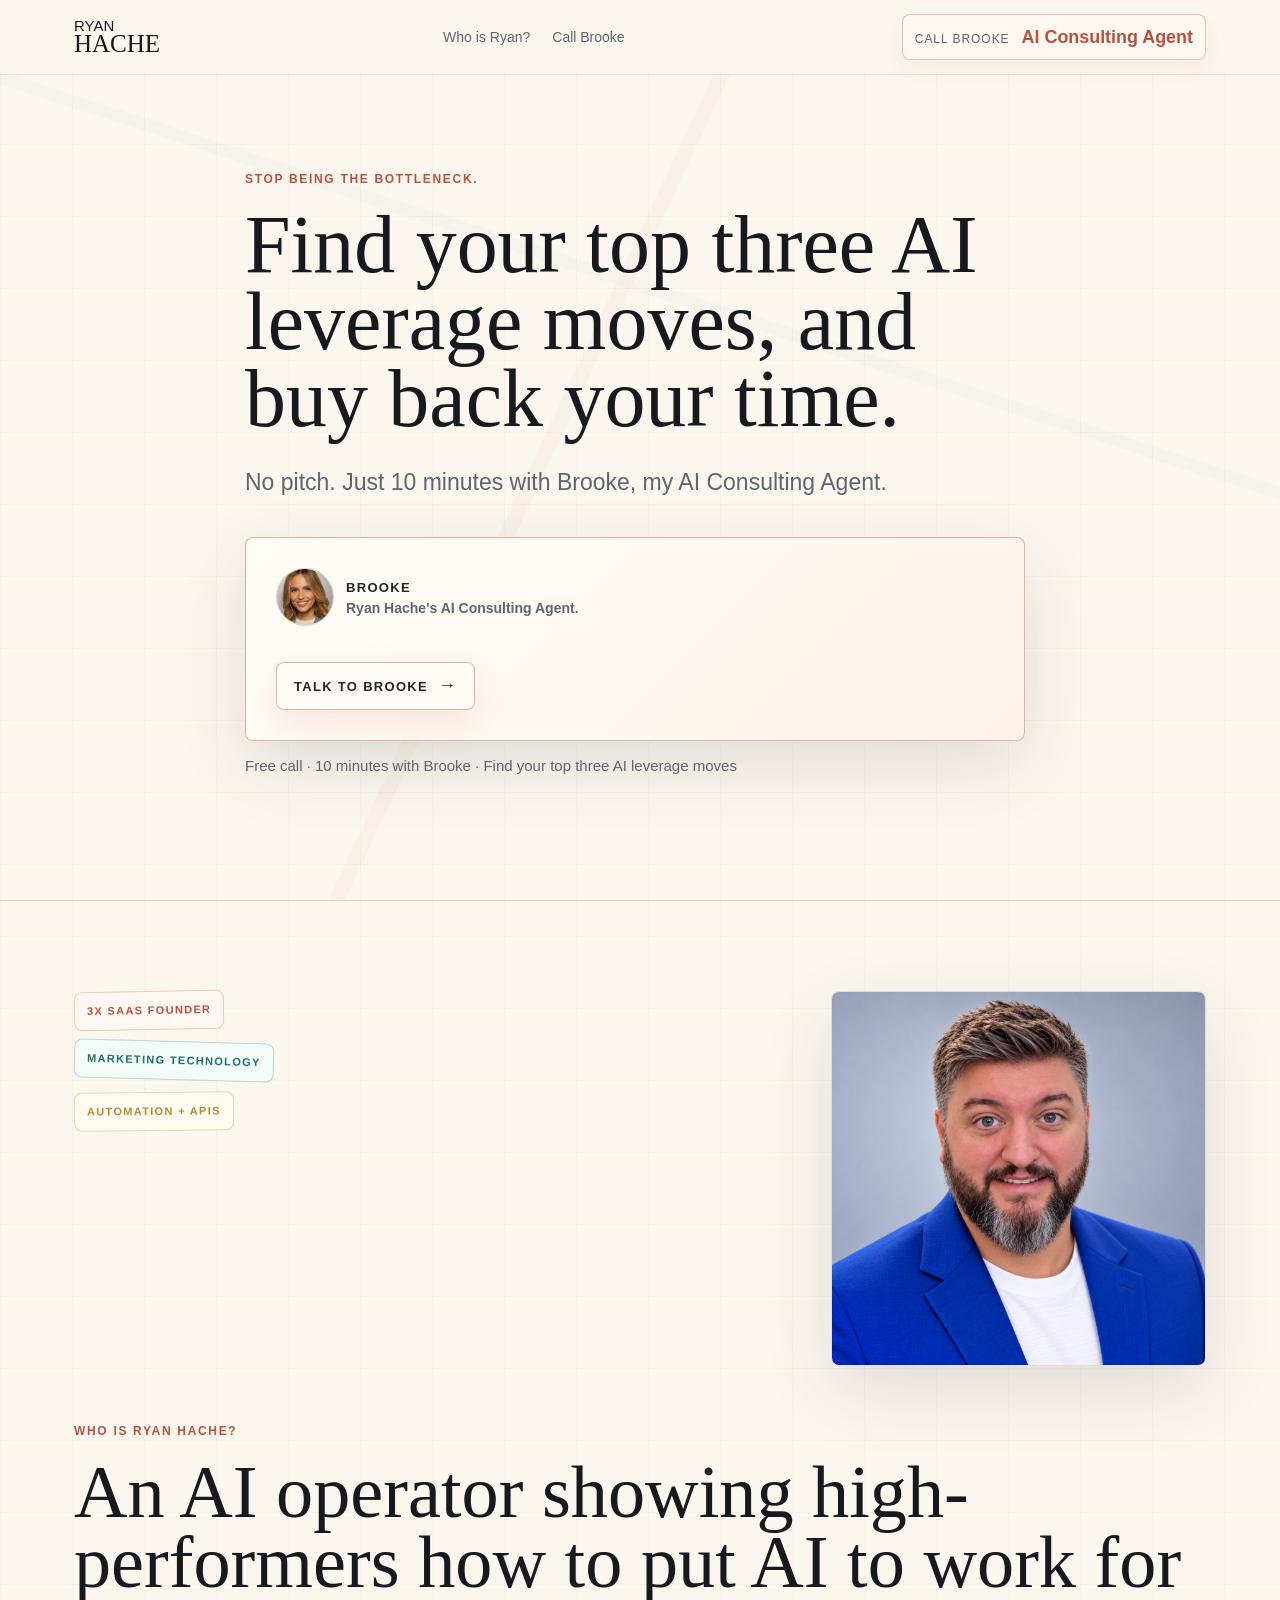
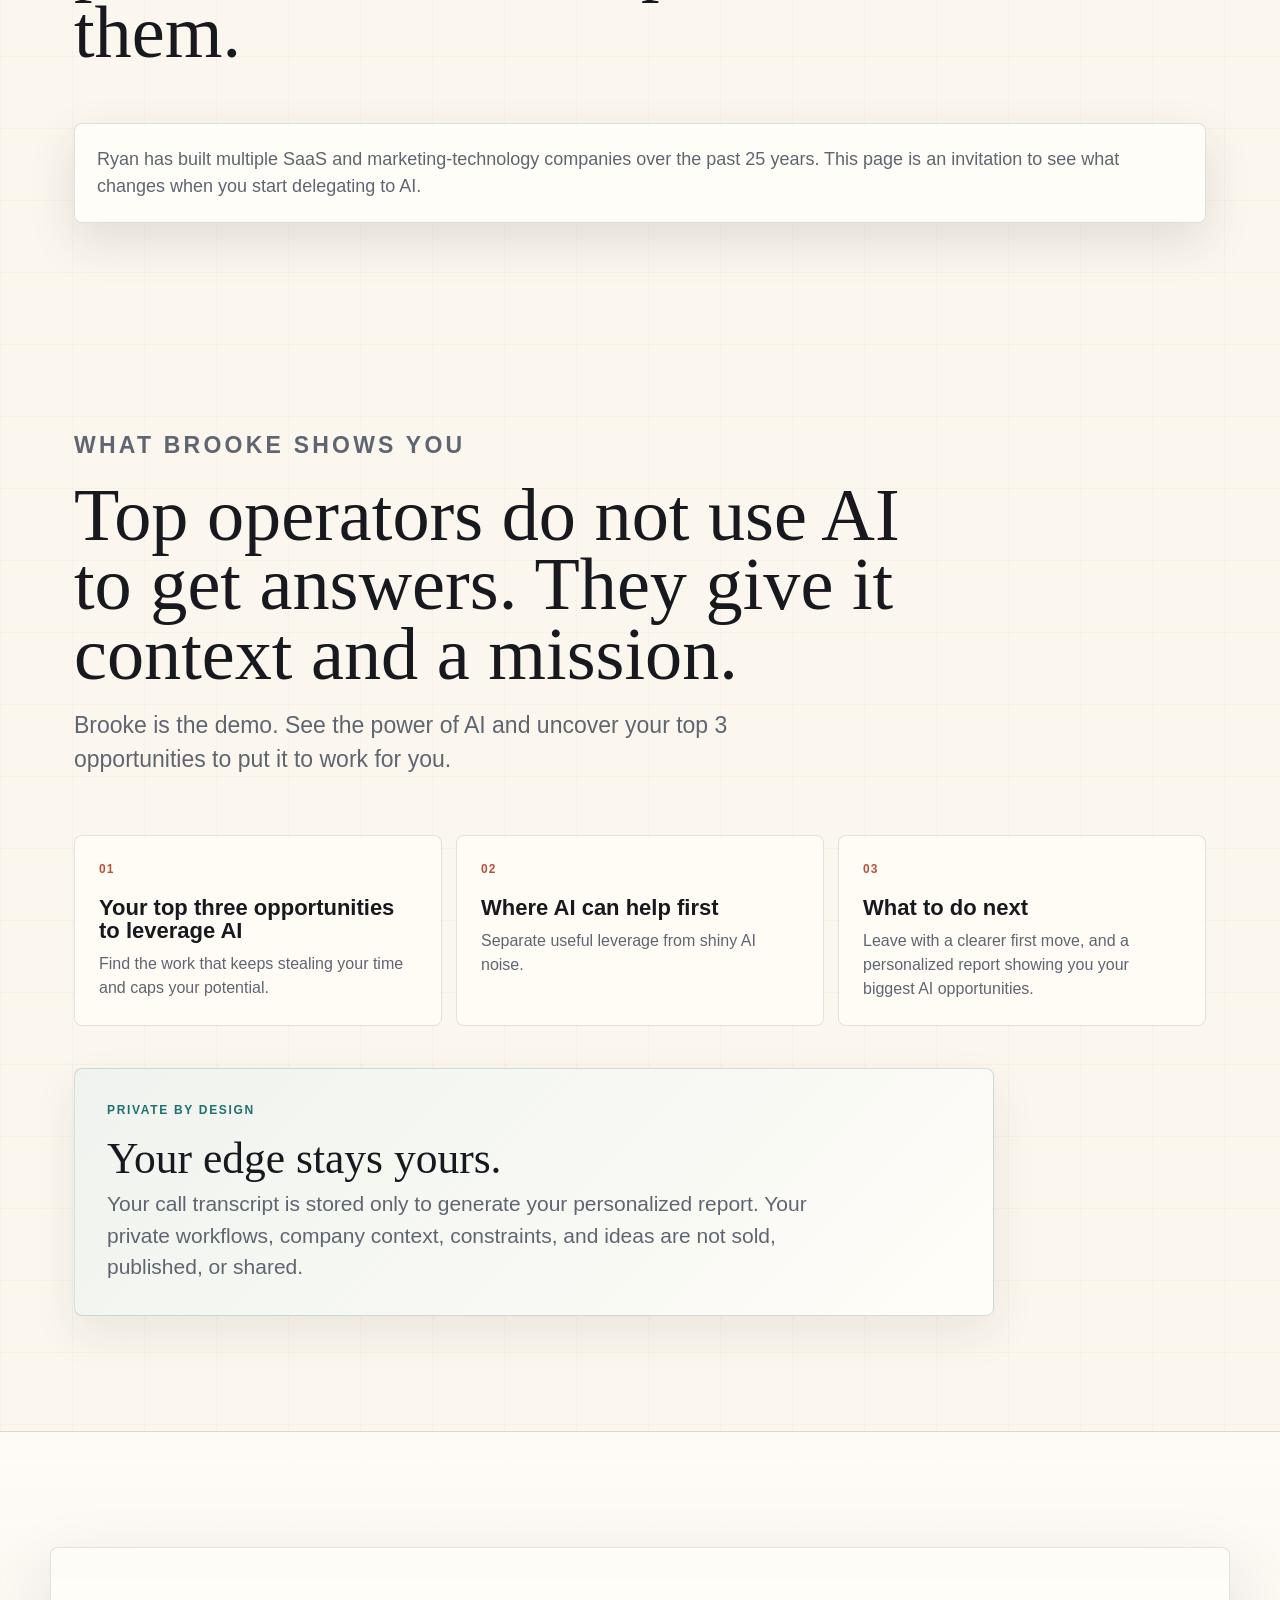
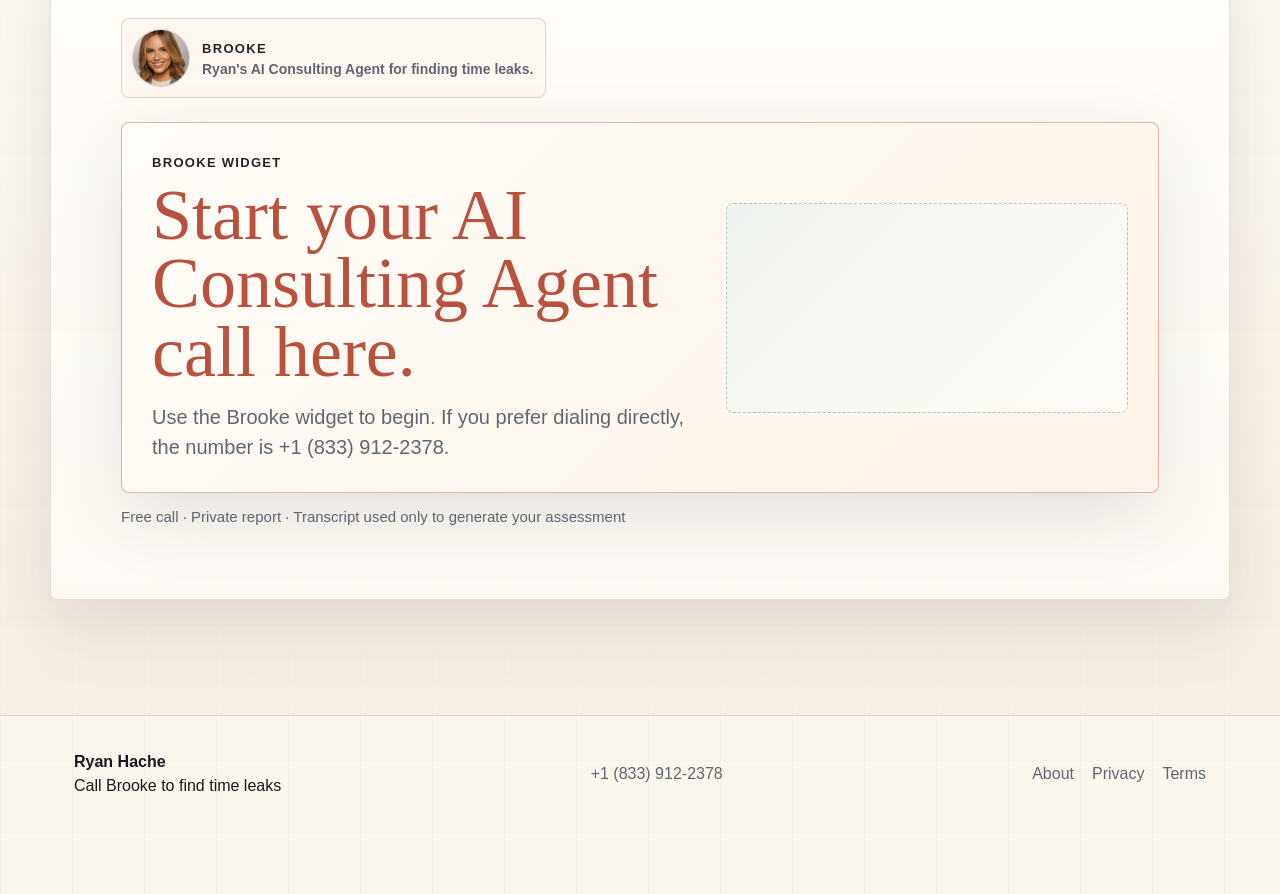
==== commit c1a7240d: "Update homepage with Ryan's new headshot" ====
--- a/index.html
+++ b/index.html
@@ -71,12 +71,12 @@
             <span>Marketing technology</span>
             <span>Automation + APIs</span>
           </div>
-          <figure class="ryan-photo-slot reveal">
+          <figure class="ryan-photo-slot ryan-headshot reveal">
             <img
-              src="assets/brand-graphics/ryan-hache-personal-brand-office.jpg"
-              alt="Ryan Hache in a modern office holding a coffee."
-              width="1600"
-              height="1066"
+              src="assets/brand-graphics/ryan-hache-blue-blazer.jpg"
+              alt="Ryan Hache wearing a blue blazer."
+              width="1200"
+              height="1200"
               loading="lazy"
             />
           </figure>
--- a/styles.css
+++ b/styles.css
@@ -1583,6 +1583,10 @@
   background: var(--panel);
   box-shadow: var(--shadow);
   transform: rotate(1deg);
+}
+
+.ryan-photo-slot.ryan-headshot {
+  aspect-ratio: 1;
 }
 
 .ryan-photo-slot img {
